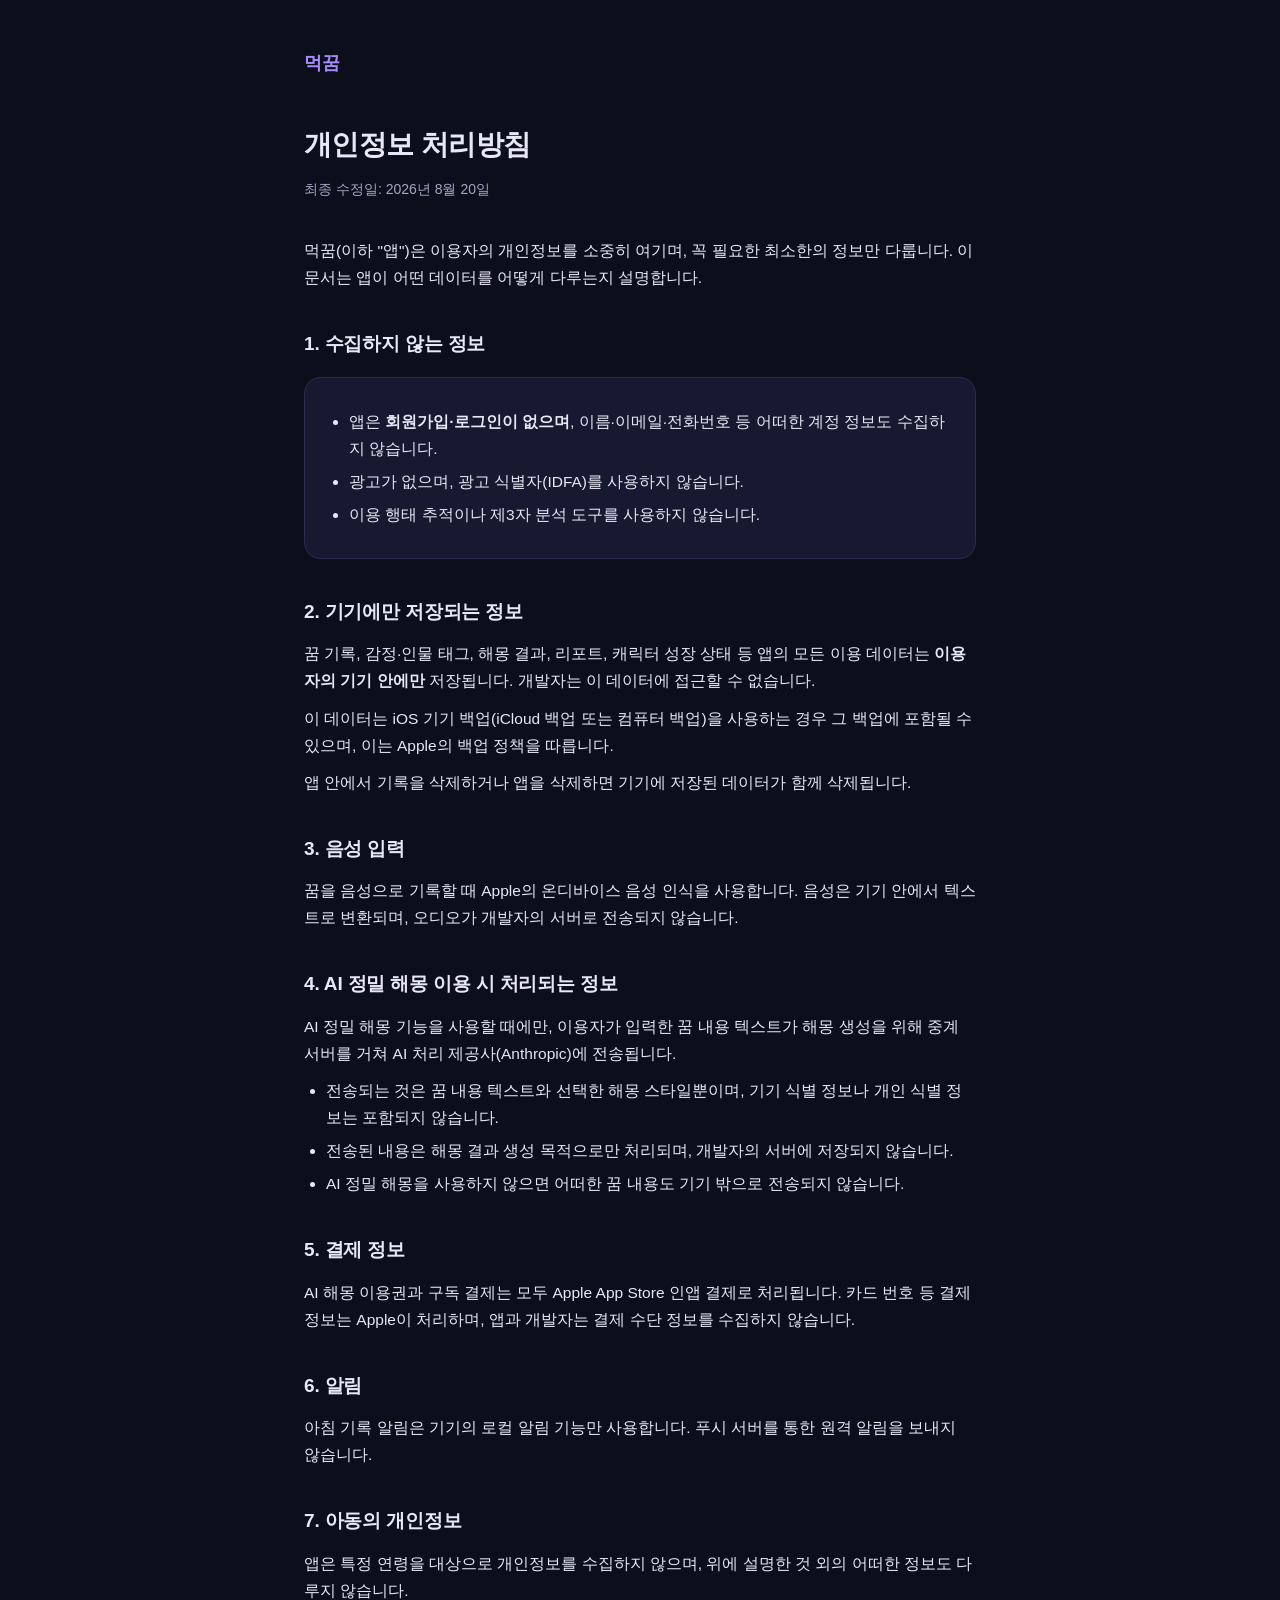
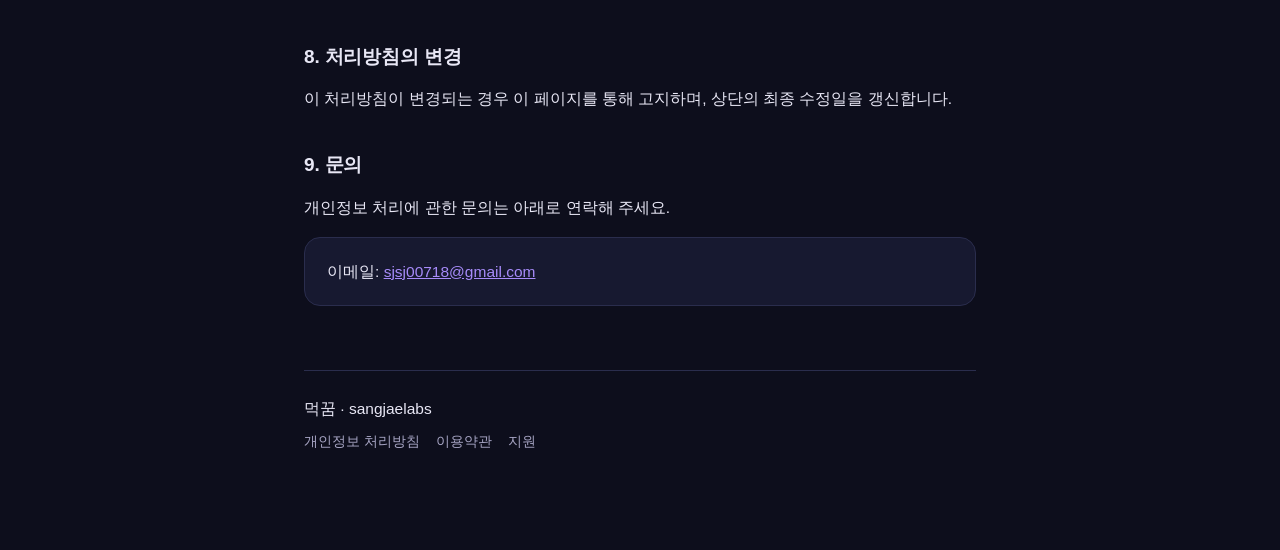
==== privacy.html @ 5a00d4bc "feat: 먹꿈 법적 문서 페이지 (개인정보 처리방침·이용약관·지원) Co-Authored-By: Claude Fable 5 <noreply@anthropic.com>" ====
<!doctype html>
<html lang="ko">
<head>
<meta charset="utf-8">
<meta name="viewport" content="width=device-width, initial-scale=1">
<title>먹꿈 개인정보 처리방침</title>
<link rel="stylesheet" href="style.css">
</head>
<body>
<div class="wrap">
<header class="site"><a class="brand" href="./">먹꿈</a></header>

<h1>개인정보 처리방침</h1>
<p class="updated">최종 수정일: 2026년 8월 20일</p>

<section>
<p>먹꿈(이하 "앱")은 이용자의 개인정보를 소중히 여기며, 꼭 필요한 최소한의 정보만 다룹니다. 이 문서는 앱이 어떤 데이터를 어떻게 다루는지 설명합니다.</p>
</section>

<h2>1. 수집하지 않는 정보</h2>
<section>
<div class="card">
<ul>
<li>앱은 <strong>회원가입·로그인이 없으며</strong>, 이름·이메일·전화번호 등 어떠한 계정 정보도 수집하지 않습니다.</li>
<li>광고가 없으며, 광고 식별자(IDFA)를 사용하지 않습니다.</li>
<li>이용 행태 추적이나 제3자 분석 도구를 사용하지 않습니다.</li>
</ul>
</div>
</section>

<h2>2. 기기에만 저장되는 정보</h2>
<section>
<p>꿈 기록, 감정·인물 태그, 해몽 결과, 리포트, 캐릭터 성장 상태 등 앱의 모든 이용 데이터는 <strong>이용자의 기기 안에만</strong> 저장됩니다. 개발자는 이 데이터에 접근할 수 없습니다.</p>
<p>이 데이터는 iOS 기기 백업(iCloud 백업 또는 컴퓨터 백업)을 사용하는 경우 그 백업에 포함될 수 있으며, 이는 Apple의 백업 정책을 따릅니다.</p>
<p>앱 안에서 기록을 삭제하거나 앱을 삭제하면 기기에 저장된 데이터가 함께 삭제됩니다.</p>
</section>

<h2>3. 음성 입력</h2>
<section>
<p>꿈을 음성으로 기록할 때 Apple의 온디바이스 음성 인식을 사용합니다. 음성은 기기 안에서 텍스트로 변환되며, 오디오가 개발자의 서버로 전송되지 않습니다.</p>
</section>

<h2>4. AI 정밀 해몽 이용 시 처리되는 정보</h2>
<section>
<p>AI 정밀 해몽 기능을 사용할 때에만, 이용자가 입력한 꿈 내용 텍스트가 해몽 생성을 위해 중계 서버를 거쳐 AI 처리 제공사(Anthropic)에 전송됩니다.</p>
<ul>
<li>전송되는 것은 꿈 내용 텍스트와 선택한 해몽 스타일뿐이며, 기기 식별 정보나 개인 식별 정보는 포함되지 않습니다.</li>
<li>전송된 내용은 해몽 결과 생성 목적으로만 처리되며, 개발자의 서버에 저장되지 않습니다.</li>
<li>AI 정밀 해몽을 사용하지 않으면 어떠한 꿈 내용도 기기 밖으로 전송되지 않습니다.</li>
</ul>
</section>

<h2>5. 결제 정보</h2>
<section>
<p>AI 해몽 이용권과 구독 결제는 모두 Apple App Store 인앱 결제로 처리됩니다. 카드 번호 등 결제 정보는 Apple이 처리하며, 앱과 개발자는 결제 수단 정보를 수집하지 않습니다.</p>
</section>

<h2>6. 알림</h2>
<section>
<p>아침 기록 알림은 기기의 로컬 알림 기능만 사용합니다. 푸시 서버를 통한 원격 알림을 보내지 않습니다.</p>
</section>

<h2>7. 아동의 개인정보</h2>
<section>
<p>앱은 특정 연령을 대상으로 개인정보를 수집하지 않으며, 위에 설명한 것 외의 어떠한 정보도 다루지 않습니다.</p>
</section>

<h2>8. 처리방침의 변경</h2>
<section>
<p>이 처리방침이 변경되는 경우 이 페이지를 통해 고지하며, 상단의 최종 수정일을 갱신합니다.</p>
</section>

<h2>9. 문의</h2>
<section>
<p>개인정보 처리에 관한 문의는 아래로 연락해 주세요.</p>
<div class="card"><p>이메일: <a href="mailto:sjsj00718@gmail.com">sjsj00718@gmail.com</a></p></div>
</section>

<footer class="site">
<p>먹꿈 · sangjaelabs</p>
<nav class="pages">
<a href="privacy">개인정보 처리방침</a>
<a href="terms">이용약관</a>
<a href="support">지원</a>
</nav>
</footer>
</div>
</body>
</html>
---- style.css ----
:root {
  --bg: #0d0e1c;
  --surface: #171930;
  --border: #2a2d4d;
  --text: #e8e7f5;
  --text-secondary: #a7a5c4;
  --brand: #a78bfa;
}
* { margin: 0; padding: 0; box-sizing: border-box; }
body {
  background: var(--bg);
  color: var(--text);
  font-family: "Apple SD Gothic Neo", "Pretendard", -apple-system, BlinkMacSystemFont, sans-serif;
  line-height: 1.75;
  -webkit-font-smoothing: antialiased;
}
.wrap { max-width: 720px; margin: 0 auto; padding: 48px 24px 96px; }
header.site { margin-bottom: 40px; }
header.site a.brand {
  color: var(--brand);
  text-decoration: none;
  font-weight: 700;
  font-size: 18px;
  letter-spacing: -0.02em;
}
h1 { font-size: 28px; letter-spacing: -0.02em; margin-bottom: 8px; }
p.updated { color: var(--text-secondary); font-size: 14px; margin-bottom: 36px; }
h2 { font-size: 19px; margin: 36px 0 12px; letter-spacing: -0.01em; }
p, li { color: var(--text); font-size: 15.5px; }
section p + p { margin-top: 10px; }
ul { padding-left: 22px; margin: 10px 0; }
li { margin: 6px 0; }
a { color: var(--brand); }
.card {
  background: var(--surface);
  border: 1px solid var(--border);
  border-radius: 16px;
  padding: 20px 22px;
  margin: 16px 0;
}
.muted { color: var(--text-secondary); font-size: 14px; }
footer.site {
  margin-top: 64px;
  padding-top: 24px;
  border-top: 1px solid var(--border);
  color: var(--text-secondary);
  font-size: 13.5px;
}
nav.pages { display: flex; gap: 16px; margin-top: 8px; flex-wrap: wrap; }
nav.pages a { font-size: 13.5px; color: var(--text-secondary); text-decoration: none; }
nav.pages a:hover { color: var(--brand); }
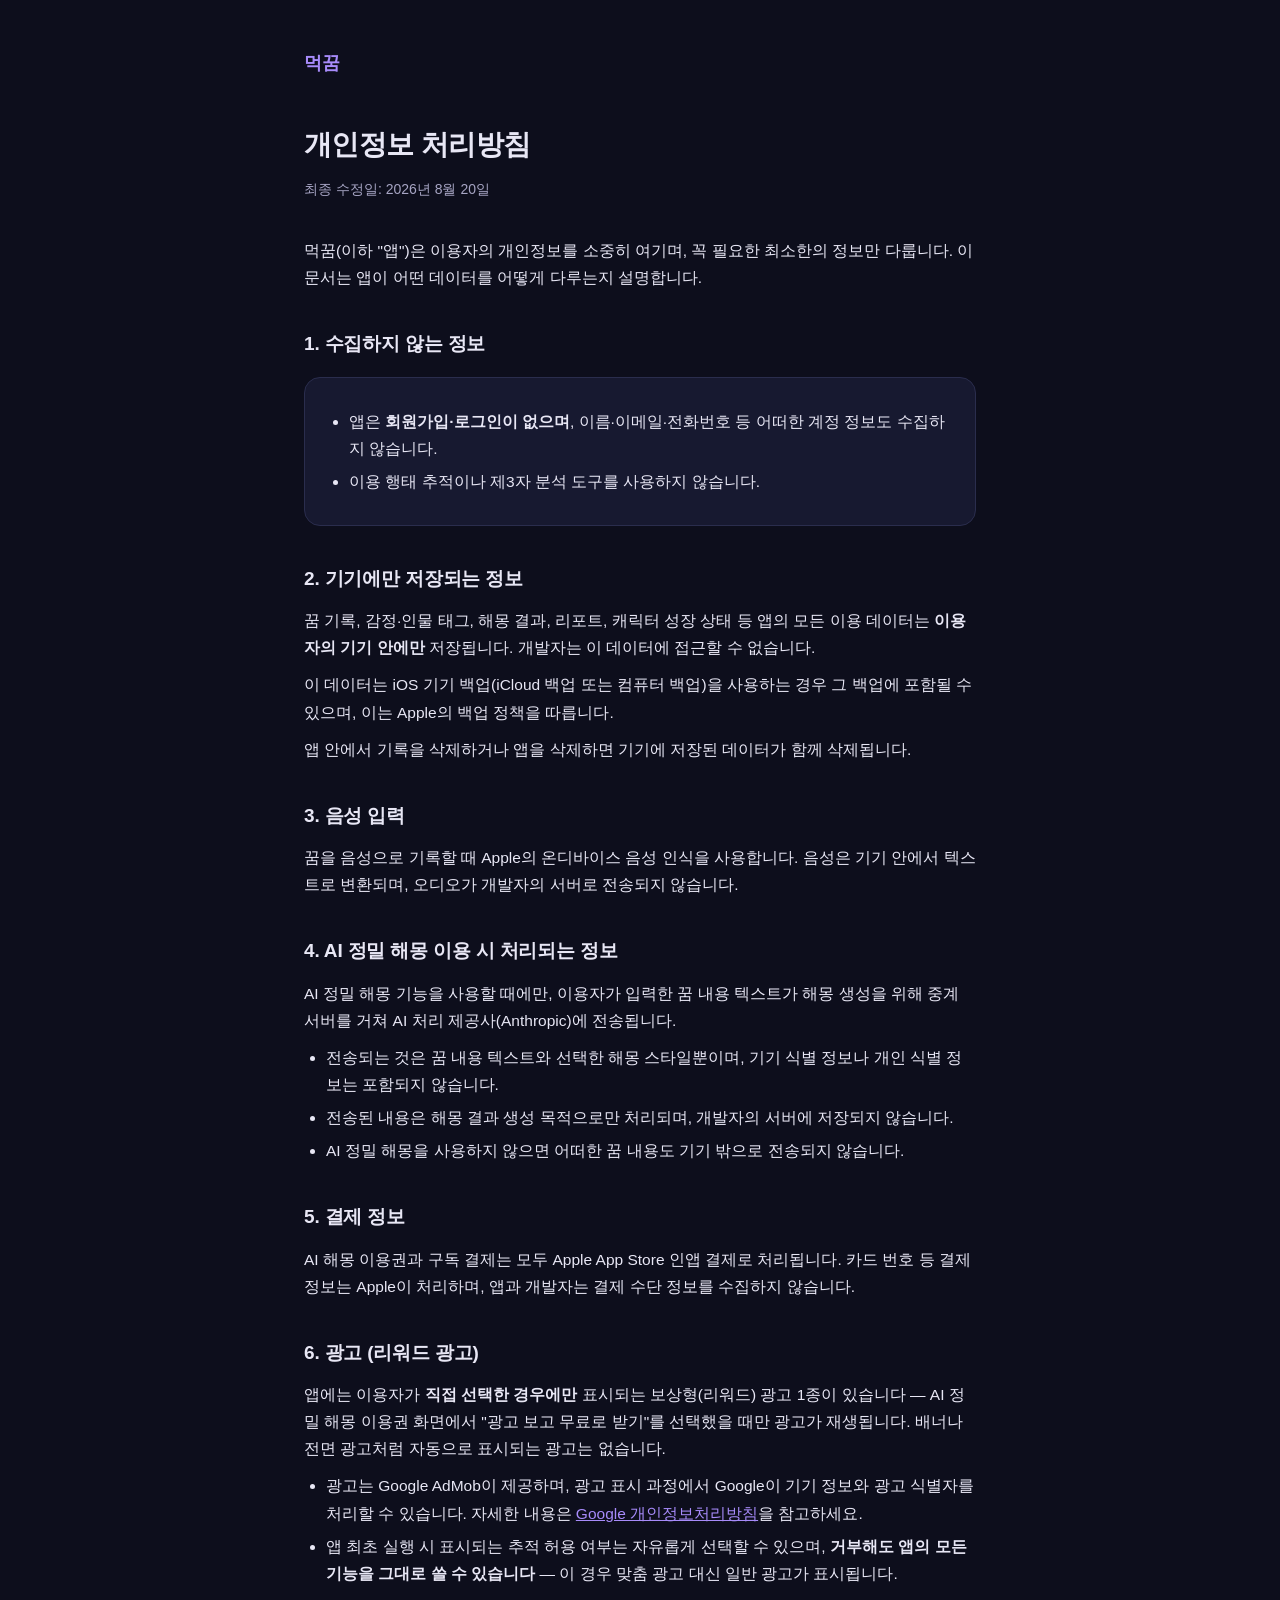
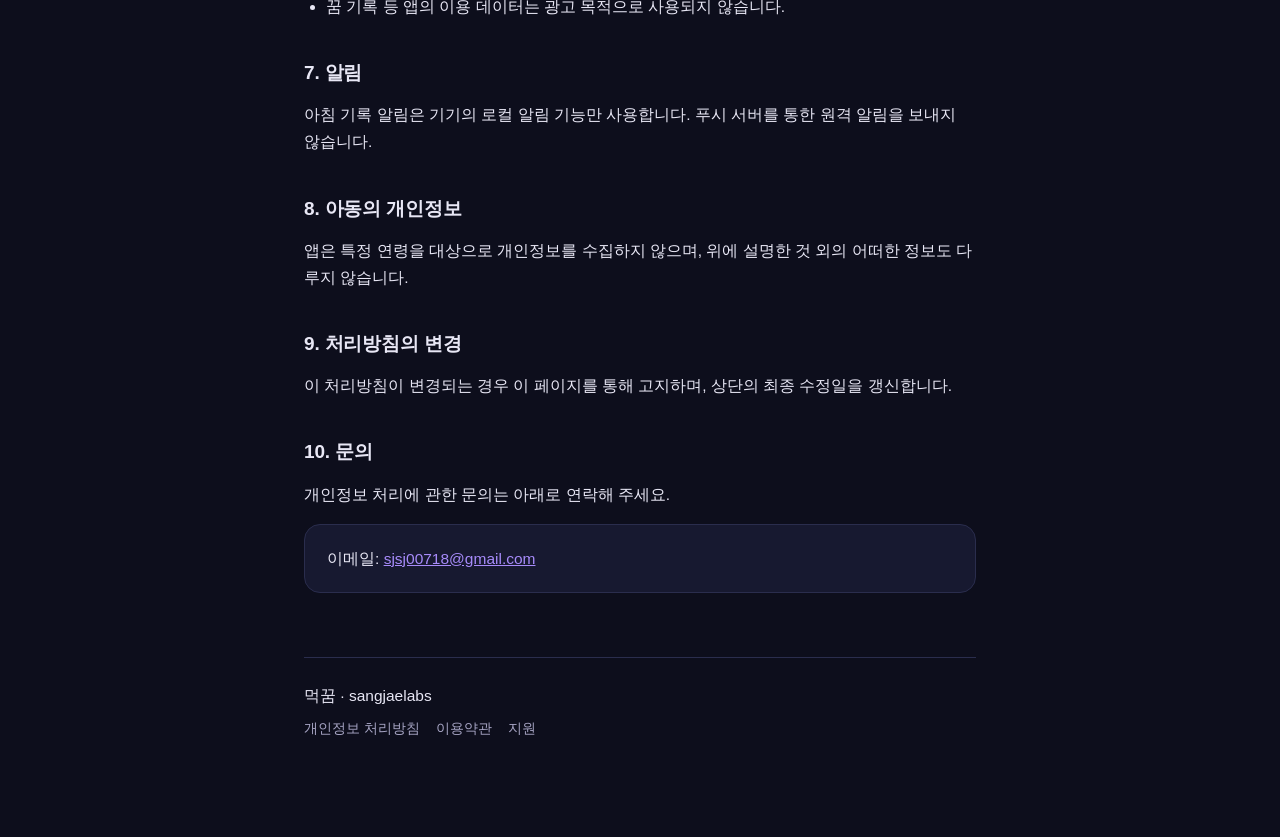
==== commit 7a7163e9: "docs: 개인정보 처리방침에 리워드 광고(AdMob) 조항 추가 Co-Authored-By: Claude Fable 5 <noreply@anthropic.com>" ====
--- a/privacy.html
+++ b/privacy.html
@@ -22,7 +22,6 @@
 <div class="card">
 <ul>
 <li>앱은 <strong>회원가입·로그인이 없으며</strong>, 이름·이메일·전화번호 등 어떠한 계정 정보도 수집하지 않습니다.</li>
-<li>광고가 없으며, 광고 식별자(IDFA)를 사용하지 않습니다.</li>
 <li>이용 행태 추적이나 제3자 분석 도구를 사용하지 않습니다.</li>
 </ul>
 </div>
@@ -55,22 +54,32 @@
 <p>AI 해몽 이용권과 구독 결제는 모두 Apple App Store 인앱 결제로 처리됩니다. 카드 번호 등 결제 정보는 Apple이 처리하며, 앱과 개발자는 결제 수단 정보를 수집하지 않습니다.</p>
 </section>
 
-<h2>6. 알림</h2>
+<h2>6. 광고 (리워드 광고)</h2>
+<section>
+<p>앱에는 이용자가 <strong>직접 선택한 경우에만</strong> 표시되는 보상형(리워드) 광고 1종이 있습니다 — AI 정밀 해몽 이용권 화면에서 "광고 보고 무료로 받기"를 선택했을 때만 광고가 재생됩니다. 배너나 전면 광고처럼 자동으로 표시되는 광고는 없습니다.</p>
+<ul>
+<li>광고는 Google AdMob이 제공하며, 광고 표시 과정에서 Google이 기기 정보와 광고 식별자를 처리할 수 있습니다. 자세한 내용은 <a href="https://policies.google.com/privacy" rel="noopener">Google 개인정보처리방침</a>을 참고하세요.</li>
+<li>앱 최초 실행 시 표시되는 추적 허용 여부는 자유롭게 선택할 수 있으며, <strong>거부해도 앱의 모든 기능을 그대로 쓸 수 있습니다</strong> — 이 경우 맞춤 광고 대신 일반 광고가 표시됩니다.</li>
+<li>꿈 기록 등 앱의 이용 데이터는 광고 목적으로 사용되지 않습니다.</li>
+</ul>
+</section>
+
+<h2>7. 알림</h2>
 <section>
 <p>아침 기록 알림은 기기의 로컬 알림 기능만 사용합니다. 푸시 서버를 통한 원격 알림을 보내지 않습니다.</p>
 </section>
 
-<h2>7. 아동의 개인정보</h2>
+<h2>8. 아동의 개인정보</h2>
 <section>
 <p>앱은 특정 연령을 대상으로 개인정보를 수집하지 않으며, 위에 설명한 것 외의 어떠한 정보도 다루지 않습니다.</p>
 </section>
 
-<h2>8. 처리방침의 변경</h2>
+<h2>9. 처리방침의 변경</h2>
 <section>
 <p>이 처리방침이 변경되는 경우 이 페이지를 통해 고지하며, 상단의 최종 수정일을 갱신합니다.</p>
 </section>
 
-<h2>9. 문의</h2>
+<h2>10. 문의</h2>
 <section>
 <p>개인정보 처리에 관한 문의는 아래로 연락해 주세요.</p>
 <div class="card"><p>이메일: <a href="mailto:sjsj00718@gmail.com">sjsj00718@gmail.com</a></p></div>
